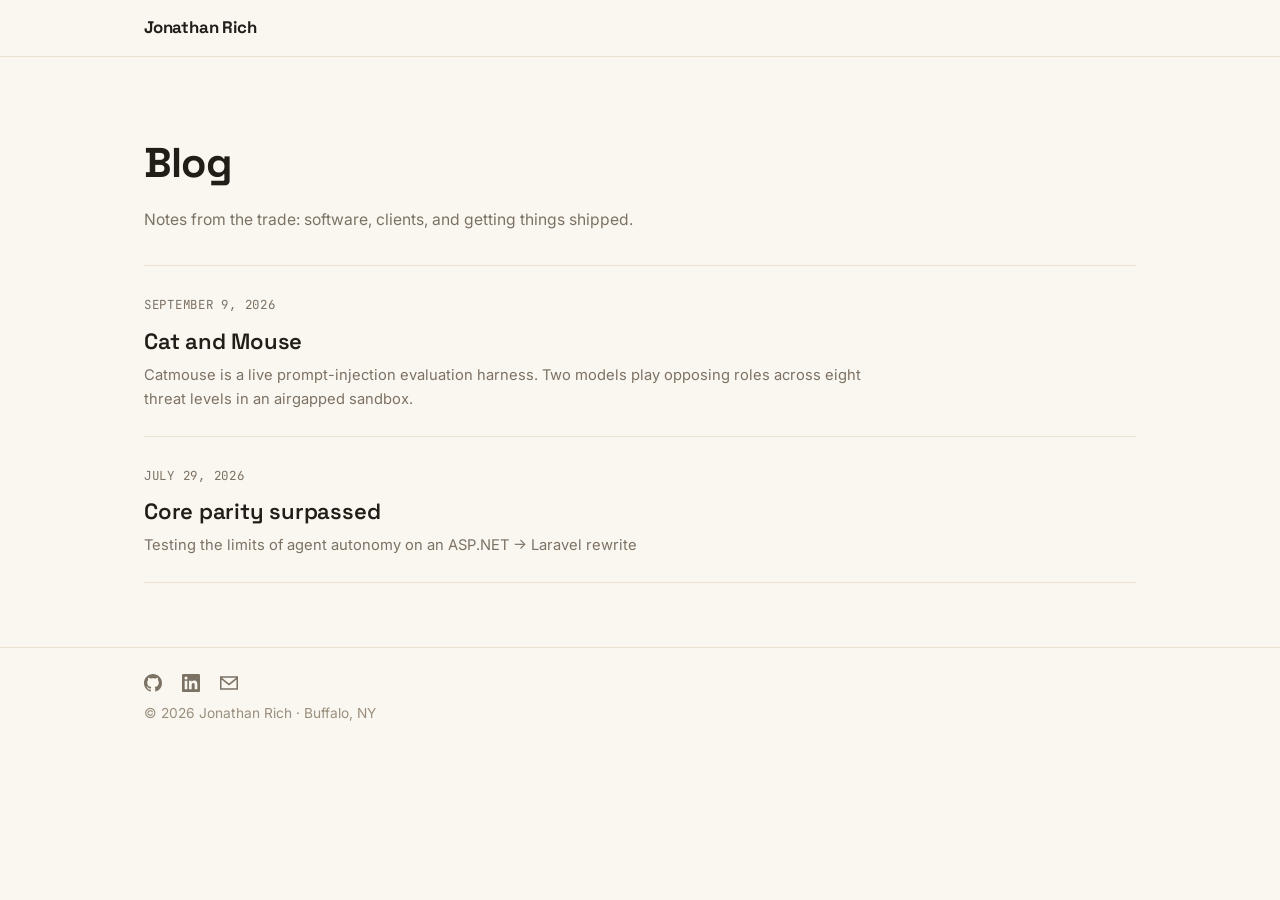
==== blog/index.html @ 2406ea77 "Fixing grok's insistence." ====
<!DOCTYPE html>
<html lang="en">
<head>
  <meta charset="UTF-8">
  <meta name="viewport" content="width=device-width, initial-scale=1.0">
  <title>Blog — Jonathan Rich</title>
  <meta name="description" content="Writing from Jonathan Rich on software, clients, and the trade of shipping things.">
  <link rel="preconnect" href="https://fonts.googleapis.com">
  <link rel="preconnect" href="https://fonts.gstatic.com" crossorigin>
  <link href="https://fonts.googleapis.com/css2?family=Space+Grotesk:wght@500;600;700&family=Inter:wght@400;500;600&family=JetBrains+Mono:wght@400;500&display=swap" rel="stylesheet">
  <link rel="stylesheet" href="../style.css">
</head>
<body>
  <header class="site-banner">
    <div class="container">
      <a href="../index.html">Jonathan&nbsp;Rich</a>
    </div>
  </header>

  <main class="container">
    <section class="page-head">
      <h1>Blog</h1>
      <p>Notes from the trade: software, clients, and getting things shipped.</p>
    </section>

    <section class="blog-index">
              <a class="post-entry" href="cat-and-mouse.html">
                <span class="post-entry-date">September 9, 2026</span>
                <h3 class="post-entry-title">Cat and Mouse</h3>
                <p class="post-entry-desc">Catmouse is a live prompt-injection evaluation harness. Two models play opposing roles across eight threat levels in an airgapped sandbox.</p>
              </a>
              <a class="post-entry" href="core-parity-surpassed.html">
                <span class="post-entry-date">July 29, 2026</span>
                <h3 class="post-entry-title">Core parity surpassed</h3>
                <p class="post-entry-desc">Testing the limits of agent autonomy on an ASP.NET -> Laravel rewrite</p>
              </a>
    </section>  </main>

  <footer class="site-footer">
    <div class="container">
      <p class="footer-links">
        <a href="https://github.com/jdrich" target="_blank" rel="noopener" aria-label="GitHub">
          <svg viewBox="0 0 16 16" xmlns="http://www.w3.org/2000/svg" role="img" aria-hidden="true"><path d="M8 0C3.58 0 0 3.58 0 8c0 3.54 2.29 6.53 5.47 7.59.4.07.55-.17.55-.38 0-.19-.01-.82-.01-1.49-2.01.37-2.53-.49-2.69-.94-.09-.23-.48-.94-.82-1.13-.28-.15-.68-.52-.01-.53.63-.01 1.08.58 1.23.82.72 1.21 1.87.87 2.33.66.07-.52.28-.87.51-1.07-1.78-.2-3.64-.89-3.64-3.95 0-.87.31-1.59.82-2.15-.08-.2-.36-1.02.08-2.12 0 0 .67-.21 2.2.82.64-.18 1.32-.27 2-.27s1.36.09 2 .27c1.53-1.04 2.2-.82 2.2-.82.44 1.1.16 1.92.08 2.12.51.56.82 1.27.82 2.15 0 3.07-1.87 3.75-3.65 3.95.29.25.54.73.54 1.48 0 1.07-.01 1.93-.01 2.2 0 .21.15.46.55.38A8.01 8.01 0 0 0 16 8c0-4.42-3.58-8-8-8z"/></svg>
        </a>
        <a href="https://www.linkedin.com/in/jonathan-rich-a9324a171" target="_blank" rel="noopener" aria-label="LinkedIn">
          <svg viewBox="0 0 24 24" xmlns="http://www.w3.org/2000/svg" role="img" aria-hidden="true"><path d="M20.447 20.452h-3.554v-5.569c0-1.328-.027-3.037-1.852-3.037-1.853 0-2.136 1.445-2.136 2.939v5.667H9.351V9h3.414v1.561h.046c.477-.9 1.637-1.85 3.37-1.85 3.601 0 4.267 2.37 4.267 5.455v6.286zM5.337 7.433a2.062 2.062 0 0 1-2.063-2.065 2.064 2.064 0 1 1 2.063 2.065zm1.782 13.019H3.555V9h3.564v11.452zM22.225 0H1.771C.792 0 0 .774 0 1.729v20.542C0 23.227.792 24 1.771 24h20.451C23.2 24 24 23.227 24 22.271V1.729C24 .774 23.2 0 22.222 0h.003z"/></svg>
        </a>
        <a href="mailto:jdrich+github@gmail.com" aria-label="Email">
          <svg viewBox="0 0 24 24" xmlns="http://www.w3.org/2000/svg" role="img" aria-hidden="true"><path d="M0 3v18h24V3H0zm21.518 2L12 12.713 2.482 5h19.036zM2 19V7.183l10 8.104 10-8.104V19H2z"/></svg>
        </a>
      </p>
      <p class="footer-note">
        &copy; <span id="year"></span> Jonathan Rich &middot; Buffalo, NY
      </p>
    </div>
  </footer>

  <script>
    document.getElementById('year').textContent = new Date().getFullYear();
  </script>

  <!-- super basic image modal for .prose-image -->
  <div id="img-modal" style="display:none;position:fixed;top:0;left:0;width:100%;height:100%;background:rgba(0,0,0,0.88);z-index:9999;align-items:center;justify-content:center;cursor:zoom-out;">
    <img id="modal-img" style="max-width:95vw;max-height:95vh;box-shadow:0 10px 40px rgba(0,0,0,.6);border-radius:6px;">
  </div>
  <script>
    (function(){
      const modal = document.getElementById('img-modal');
      const mimg = document.getElementById('modal-img');
      document.querySelectorAll('.prose .prose-image').forEach(function(img){
        img.addEventListener('click', function(){
          mimg.src = img.src;
          modal.style.display = 'flex';
        });
      });
      modal.addEventListener('click', function(){ modal.style.display = 'none'; });
      document.addEventListener('keydown', function(e){ if(e.key === 'Escape' && modal.style.display === 'flex') modal.style.display = 'none'; });
    })();
  </script>
</body>
</html>
---- style.css ----
/* Jonathan Rich — jonathanri.ch */

:root {
  --bg: #faf7f1;
  --bg-raised: #f4efe6;
  --panel: #ffffff;
  --line: #eae1d2;
  --line-strong: #d9ccb8;
  --bone: #2b2620;
  --ink: #211d17;
  --muted: #7c7264;
  --faint: #9a8f7d;
  --accent: #c07d34;
  --accent-dim: #a06a2d;
  --sans: "Space Grotesk", "Inter", -apple-system, BlinkMacSystemFont, "Segoe UI", Arial, sans-serif;
  --body: "Inter", -apple-system, BlinkMacSystemFont, "Segoe UI", Arial, sans-serif;
  --mono: "JetBrains Mono", ui-monospace, "Cascadia Mono", Consolas, monospace;
}

* { box-sizing: border-box; margin: 0; padding: 0; }

html { scroll-behavior: smooth; }

body {
  font-family: var(--body);
  color: var(--bone);
  background: var(--bg);
  line-height: 1.65;
  -webkit-font-smoothing: antialiased;
}

.container {
  max-width: 1040px;
  margin: 0 auto;
  padding: 0 24px;
}

/* ---------- minimal brand banner (name → home) ---------- */

.site-banner {
  border-bottom: 1px solid var(--line);
  background: rgba(250, 247, 241, 0.92);
  backdrop-filter: blur(6px);
}

.site-banner .container a {
  display: inline-block;
  font-family: var(--sans);
  font-weight: 700;
  color: var(--ink);
  text-decoration: none;
  font-size: 1.05rem;
  letter-spacing: -0.01em;
  padding-top: 14px;
  padding-bottom: 14px;
}

.site-banner .container a:hover { color: var(--accent); }

/* ---------- hero ---------- */

.hero {
  padding: 84px 0 48px;
  display: flex;
  align-items: center;
  justify-content: space-between;
  gap: 48px;
}

.hero-text {
  flex: 1;
  min-width: 0;
}

.hero-avatar img {
  width: 256px;
  height: 256px;
  border-radius: 8px;
  border: 1px solid var(--line-strong);
  filter: grayscale(35%);
  flex-shrink: 0;
}

.kicker {
  display: inline-block;
  font-family: var(--mono);
  font-size: 0.74rem;
  font-weight: 500;
  letter-spacing: 0.14em;
  text-transform: uppercase;
  color: var(--accent);
  border: 1px solid var(--line-strong);
  padding: 6px 14px;
  margin-bottom: 20px;
}

.hero h1 {
  font-family: var(--sans);
  font-size: 3.2rem;
  font-weight: 700;
  letter-spacing: -0.02em;
  line-height: 1.05;
  color: var(--ink);
}

.hero-bio {
  margin-top: 14px;
  font-family: var(--mono);
  font-size: 0.95rem;
  color: var(--muted);
}

.hero-about {
  margin-top: 24px;
  max-width: 100%;
  color: var(--muted);
  font-size: 0.98rem;
}
.hero-about p { margin: 0; }
.hero-about p + p { margin-top: 0.85em; }

.hero-about strong { color: var(--bone); font-weight: 600; }

/* ---------- recent writing (home) ---------- */

.recent {
  border-top: 1px solid var(--line);
  padding-bottom: 56px;
}

/* ---------- projects ---------- */

.projects { padding-bottom: 56px; }

.section-head h2 {
  font-family: var(--sans);
  font-size: 1.55rem;
  font-weight: 700;
  letter-spacing: -0.01em;
  color: var(--ink);
}

.section-head .sub {
  color: var(--faint);
  font-size: 0.92rem;
  margin-top: 6px;
  margin-bottom: 24px;
}

.project-list {
  list-style: none;
  display: grid;
  grid-template-columns: 1fr 1fr;
  gap: 14px;
}

.project-card {
  border: 1px solid var(--line);
  border-radius: 6px;
  padding: 18px 20px;
  background: var(--panel);
  transition: border-color 0.15s ease, transform 0.15s ease;
  position: relative;
}

.project-card:hover {
  border-color: var(--accent);
  transform: translateY(-2px);
}

.project-card h3 {
  font-family: var(--sans);
  font-size: 1.02rem;
  font-weight: 600;
  margin-bottom: 6px;
  letter-spacing: -0.01em;
}

.project-card h3 a {
  color: var(--ink);
  text-decoration: none;
}

.project-card h3 a:hover { color: var(--accent); }

/* whole card is the click target */
.project-card h3 a::after {
  content: "";
  position: absolute;
  inset: 0;
}

.project-card p {
  color: var(--muted);
  font-size: 0.88rem;
}

.lang {
  display: inline-block;
  margin-top: 12px;
  font-family: var(--mono);
  font-size: 0.7rem;
  font-weight: 500;
  letter-spacing: 0.06em;
  text-transform: uppercase;
  color: var(--faint);
  border: 1px solid var(--line-strong);
  padding: 2px 8px;
  border-radius: 3px;
}

.projects-more {
  margin-top: 26px;
  color: var(--faint);
  font-size: 0.9rem;
}

.projects-more a {
  color: var(--accent);
  text-decoration: none;
  font-weight: 500;
}

.projects-more a:hover { text-decoration: underline; }

/* ---------- blog ---------- */

.page-head {
  padding: 72px 0 32px;
}

.page-head h1 {
  font-family: var(--sans);
  font-size: 2.6rem;
  font-weight: 700;
  letter-spacing: -0.02em;
  color: var(--ink);
}

.page-head p {
  margin-top: 10px;
  color: var(--muted);
  font-size: 0.98rem;
}

.blog-index {
  padding: 0 0 64px;
}

.blog-index .empty {
  color: var(--muted);
  border: 1px dashed var(--line-strong);
  border-radius: 6px;
  padding: 48px 20px;
  text-align: center;
  font-family: var(--mono);
  font-size: 0.88rem;
}

.post-entry {
  display: block;
  padding: 24px 0;
  border-bottom: 1px solid var(--line);
  text-decoration: none;
  color: inherit;
}

.post-entry:first-of-type { border-top: 1px solid var(--line); }

.post-entry:hover h3 { color: var(--accent); }

.post-entry-date {
  font-family: var(--mono);
  font-size: 0.78rem;
  color: var(--muted);
  text-transform: uppercase;
  letter-spacing: 0.06em;
}

.post-entry-title {
  font-family: var(--sans);
  font-size: 1.38rem;
  font-weight: 600;
  color: var(--ink);
  margin: 6px 0 4px;
  letter-spacing: -0.01em;
  transition: color 0.15s ease;
}

.post-entry-desc {
  color: var(--muted);
  font-size: 0.92rem;
  max-width: 720px;
}

/* ---------- single post ---------- */

.post {
  padding: 72px 0 80px;
}

.post-meta {
  font-family: var(--mono);
  font-size: 0.8rem;
  color: var(--muted);
  margin-bottom: 18px;
}

.post-meta a {
  color: var(--muted);
  text-decoration: none;
}

.post-meta a:hover { color: var(--accent); }

.post-title {
  font-family: var(--sans);
  font-size: 2.4rem;
  font-weight: 700;
  letter-spacing: -0.02em;
  color: var(--ink);
  line-height: 1.15;
  margin-bottom: 24px;
}

.prose {
  font-size: 1.02rem;
  color: var(--bone);
  max-width: 720px;
}

.prose h2 {
  font-family: var(--sans);
  font-size: 1.45rem;
  font-weight: 600;
  color: var(--ink);
  margin: 40px 0 14px;
}

.prose h3 {
  font-family: var(--sans);
  font-size: 1.15rem;
  font-weight: 600;
  color: var(--ink);
  margin: 32px 0 10px;
}

.prose p { margin: 0 0 18px; }

.prose a {
  color: var(--accent-dim);
  text-decoration: underline;
  text-underline-offset: 2px;
}

.prose a:hover { color: var(--accent); }

.prose strong { color: var(--ink); font-weight: 600; }

.prose ul {
  margin: 0 0 18px;
  padding-left: 24px;
}

.prose li { margin: 6px 0; }

.prose blockquote {
  background: var(--bg-raised);
  border-left: 3px solid var(--accent);
  border-radius: 0 6px 6px 0;
  padding: 16px 20px;
  margin: 26px 0;
  color: var(--ink);
  font-style: normal;
}

.prose blockquote p {
  margin: 0 0 10px;
  color: var(--ink);
}

.prose blockquote p:last-child { margin-bottom: 0; }

.prose code {
  font-family: var(--mono);
  font-size: 0.86em;
  background: var(--bg-raised);
  border: 1px solid var(--line);
  border-radius: 4px;
  padding: 1px 5px;
  color: var(--ink);
}

.prose pre {
  background: var(--bg-raised);
  border: 1px solid var(--line);
  border-radius: 6px;
  padding: 16px 18px;
  overflow-x: auto;
  margin: 0 0 18px;
}

.prose pre code {
  background: none;
  border: none;
  padding: 0;
  font-size: 0.86rem;
  line-height: 1.55;
}

.prose hr {
  border: none;
  border-top: 1px solid var(--line);
  margin: 32px 0;
}

/* ---------- footer ---------- */

.site-footer {
  border-top: 1px solid var(--line);
  padding: 26px 0;
  color: var(--faint);
  font-size: 0.86rem;
}

.site-footer .footer-links {
  display: flex;
  align-items: center;
  gap: 20px;
  margin-bottom: 10px;
}

.site-footer .footer-links a {
  display: inline-flex;
}

.site-footer .footer-links svg {
  width: 18px;
  height: 18px;
  fill: currentColor;
}

.site-footer .footer-note {
  color: var(--faint);
}

.site-footer a {
  color: var(--muted);
  text-decoration: none;
}

.site-footer a:hover { color: var(--accent); }

/* ---------- responsive ---------- */

@media (max-width: 720px) {
  .project-list { grid-template-columns: 1fr; }
  .hero {
    flex-direction: column;
    align-items: flex-start;
    gap: 28px;
    padding-top: 56px;
  }
  .hero-avatar img { width: 224px; height: 224px; }
  .hero h1 { font-size: 2.3rem; }
}

@media (max-width: 480px) {
  .container { padding: 0 20px; }
}
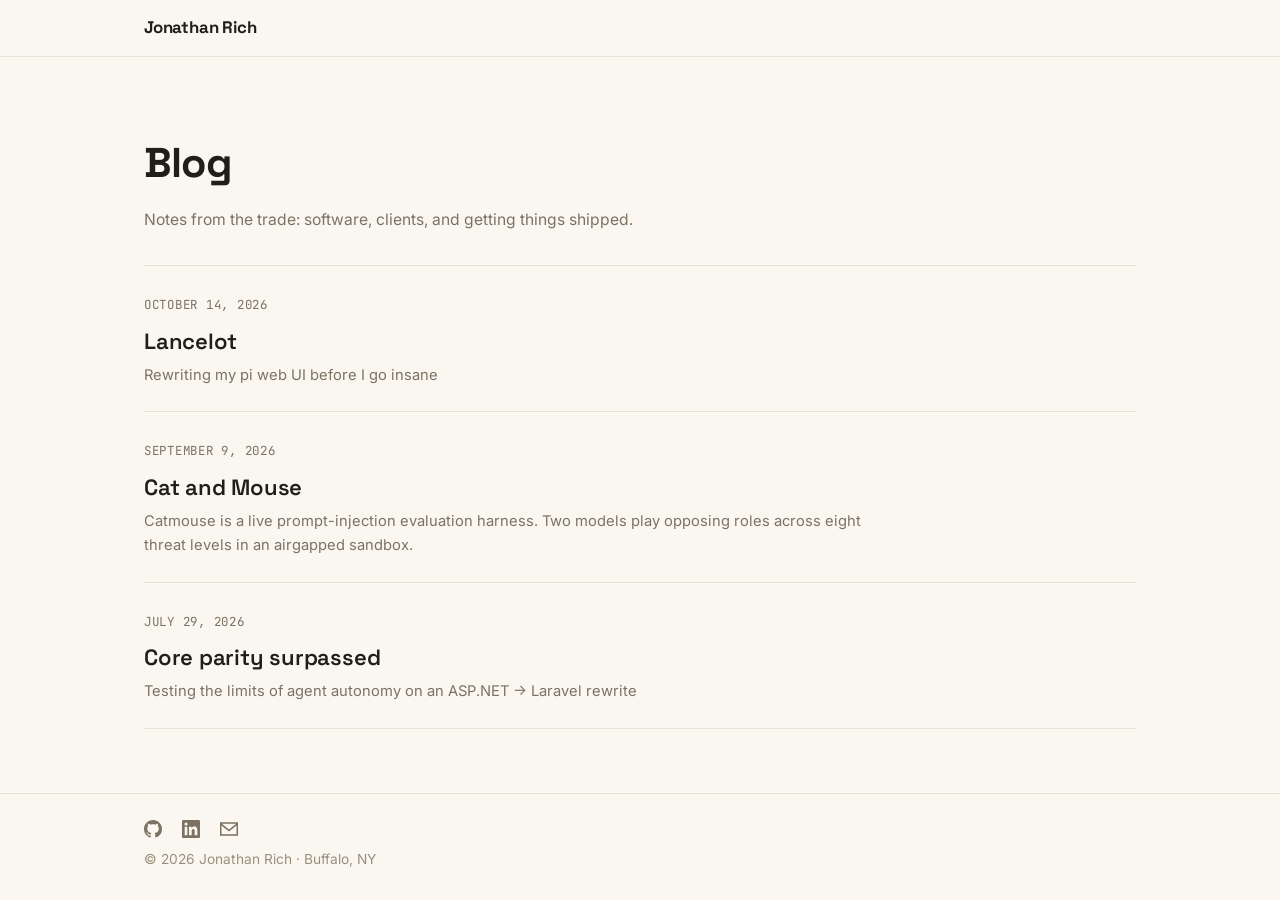
==== commit ac6591a3: "Publish Lancelot post." ====
--- a/blog/index.html
+++ b/blog/index.html
@@ -24,6 +24,11 @@
     </section>
 
     <section class="blog-index">
+              <a class="post-entry" href="lancelot.html">
+                <span class="post-entry-date">October 14, 2026</span>
+                <h3 class="post-entry-title">Lancelot</h3>
+                <p class="post-entry-desc">Rewriting my pi web UI before I go insane</p>
+              </a>
               <a class="post-entry" href="cat-and-mouse.html">
                 <span class="post-entry-date">September 9, 2026</span>
                 <h3 class="post-entry-title">Cat and Mouse</h3>
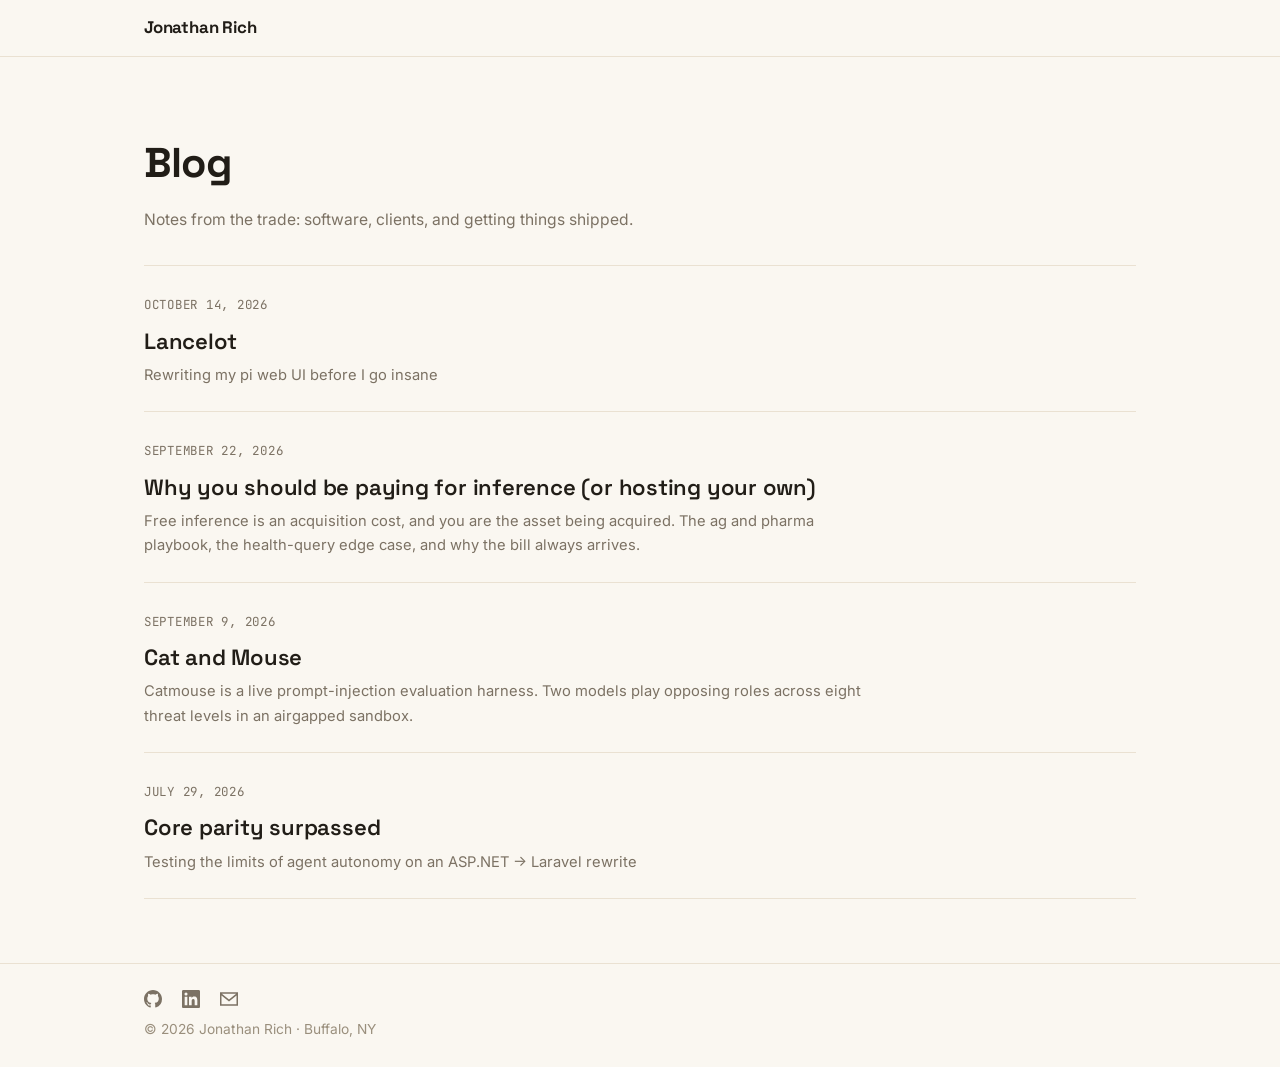
==== commit 5e34561c: "Include paying-for-inference in the publish." ====
--- a/blog/index.html
+++ b/blog/index.html
@@ -28,6 +28,11 @@
                 <span class="post-entry-date">October 14, 2026</span>
                 <h3 class="post-entry-title">Lancelot</h3>
                 <p class="post-entry-desc">Rewriting my pi web UI before I go insane</p>
+              </a>
+              <a class="post-entry" href="paying-for-inference.html">
+                <span class="post-entry-date">September 22, 2026</span>
+                <h3 class="post-entry-title">Why you should be paying for inference (or hosting your own)</h3>
+                <p class="post-entry-desc">Free inference is an acquisition cost, and you are the asset being acquired. The ag and pharma playbook, the health-query edge case, and why the bill always arrives.</p>
               </a>
               <a class="post-entry" href="cat-and-mouse.html">
                 <span class="post-entry-date">September 9, 2026</span>
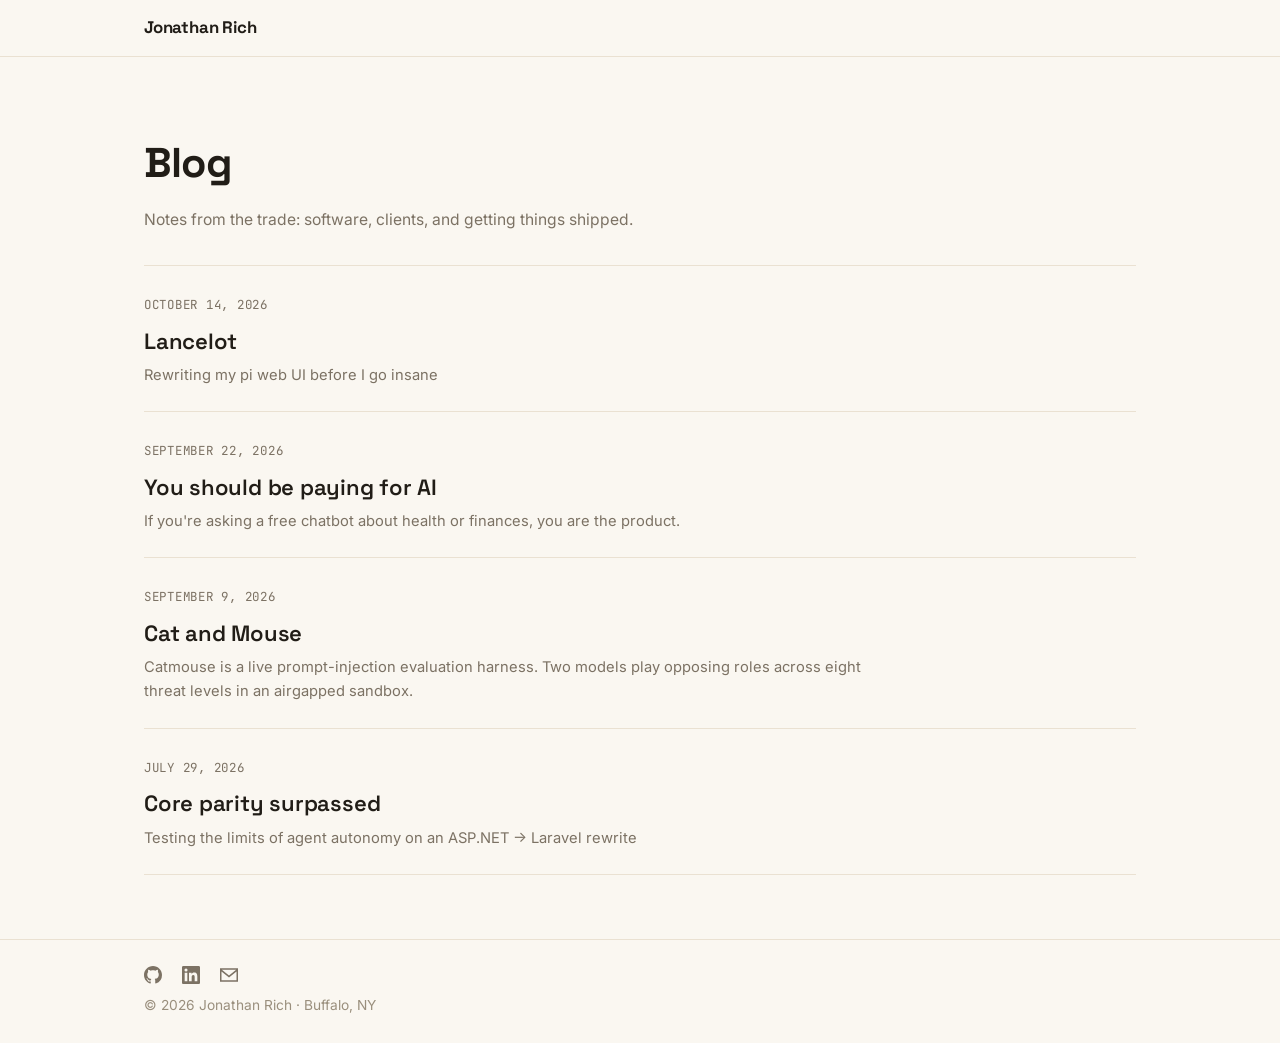
==== commit e3d17b62: "Rewrite paying-for-inference for publish." ====
--- a/blog/index.html
+++ b/blog/index.html
@@ -31,8 +31,8 @@
               </a>
               <a class="post-entry" href="paying-for-inference.html">
                 <span class="post-entry-date">September 22, 2026</span>
-                <h3 class="post-entry-title">Why you should be paying for inference (or hosting your own)</h3>
-                <p class="post-entry-desc">Free inference is an acquisition cost, and you are the asset being acquired. The ag and pharma playbook, the health-query edge case, and why the bill always arrives.</p>
+                <h3 class="post-entry-title">You should be paying for AI</h3>
+                <p class="post-entry-desc">If you're asking a free chatbot about health or finances, you are the product.</p>
               </a>
               <a class="post-entry" href="cat-and-mouse.html">
                 <span class="post-entry-date">September 9, 2026</span>
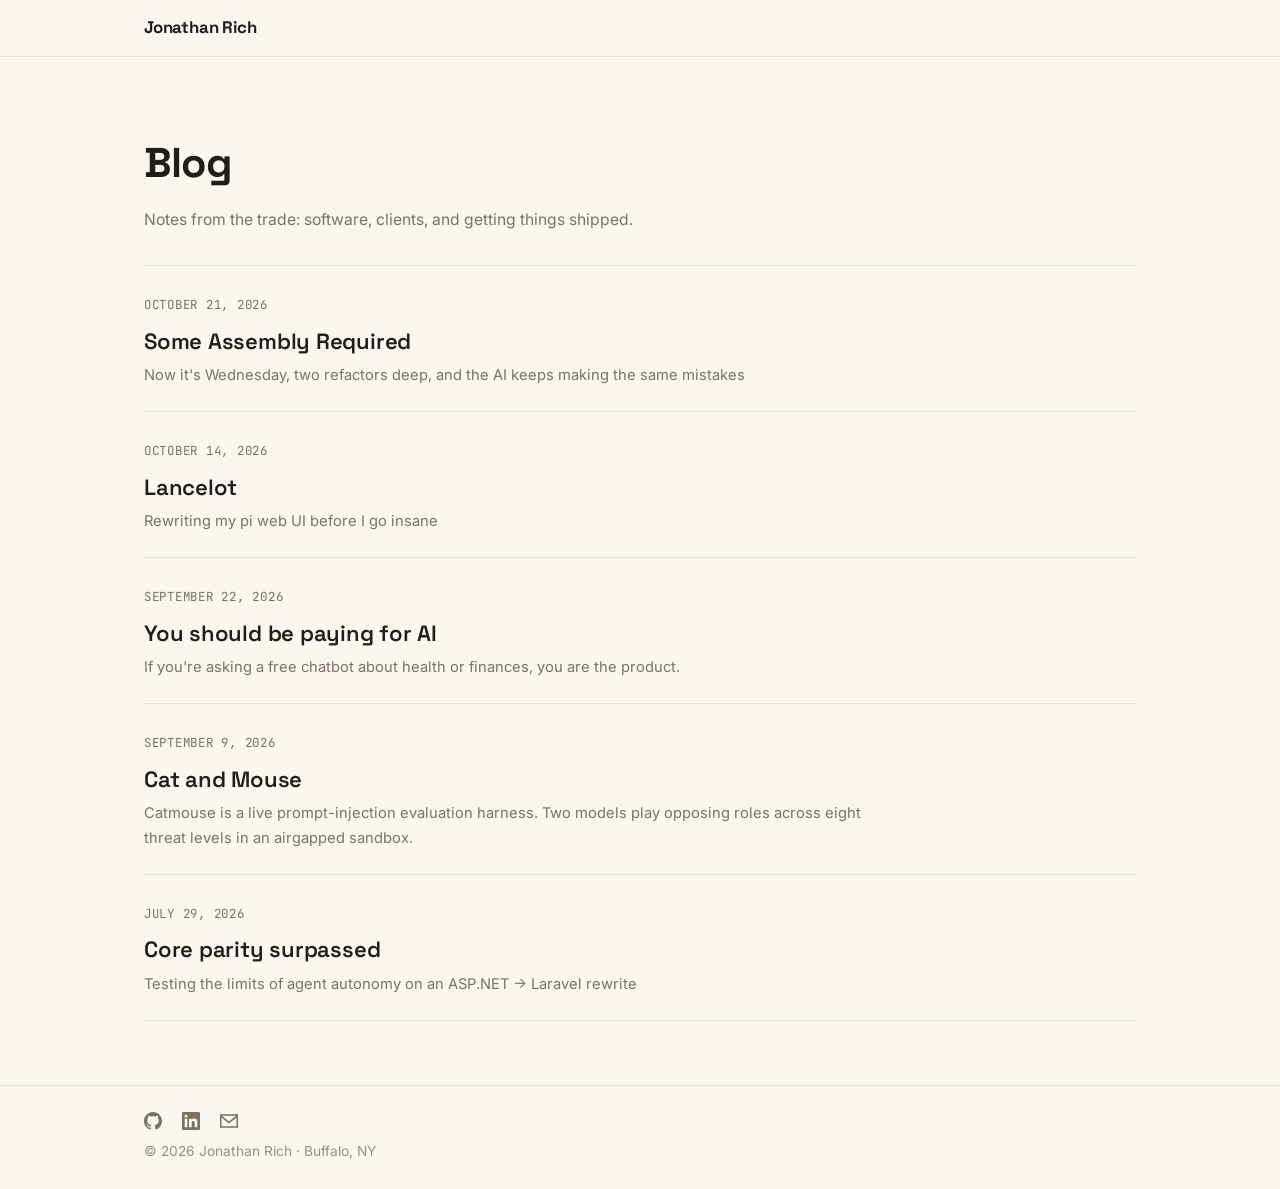
==== commit c1654502: "Publish Some Assembly Required." ====
--- a/blog/index.html
+++ b/blog/index.html
@@ -1,10 +1,21 @@
 <!DOCTYPE html>
-<html lang="en">
+<html lang="en" prefix="og: https://ogp.me/ns#">
 <head>
   <meta charset="UTF-8">
   <meta name="viewport" content="width=device-width, initial-scale=1.0">
   <title>Blog — Jonathan Rich</title>
   <meta name="description" content="Writing from Jonathan Rich on software, clients, and the trade of shipping things.">
+  <link rel="canonical" href="https://jonathanri.ch/blog/index.html">
+  <meta property="og:title" content="Blog — Jonathan Rich">
+  <meta property="og:description" content="Writing from Jonathan Rich on software, clients, and the trade of shipping things.">
+  <meta property="og:locale" content="en_US">
+  <meta property="og:type" content="website">
+  <meta property="og:site_name" content="Jonathan Rich">
+  <meta property="og:url" content="https://jonathanri.ch/blog/index.html">
+  <meta property="og:image" content="https://avatars.githubusercontent.com/u/1329233?v=4&amp;s=400">
+  <meta property="og:image:alt" content="Blog — Jonathan Rich">
+  <meta name="twitter:image" content="https://avatars.githubusercontent.com/u/1329233?v=4&amp;s=400">
+  <meta name="twitter:card" content="summary_large_image">
   <link rel="preconnect" href="https://fonts.googleapis.com">
   <link rel="preconnect" href="https://fonts.gstatic.com" crossorigin>
   <link href="https://fonts.googleapis.com/css2?family=Space+Grotesk:wght@500;600;700&family=Inter:wght@400;500;600&family=JetBrains+Mono:wght@400;500&display=swap" rel="stylesheet">
@@ -24,6 +35,11 @@
     </section>
 
     <section class="blog-index">
+              <a class="post-entry" href="some-assembly-required.html">
+                <span class="post-entry-date">October 21, 2026</span>
+                <h3 class="post-entry-title">Some Assembly Required</h3>
+                <p class="post-entry-desc">Now it's Wednesday, two refactors deep, and the AI keeps making the same mistakes</p>
+              </a>
               <a class="post-entry" href="lancelot.html">
                 <span class="post-entry-date">October 14, 2026</span>
                 <h3 class="post-entry-title">Lancelot</h3>
